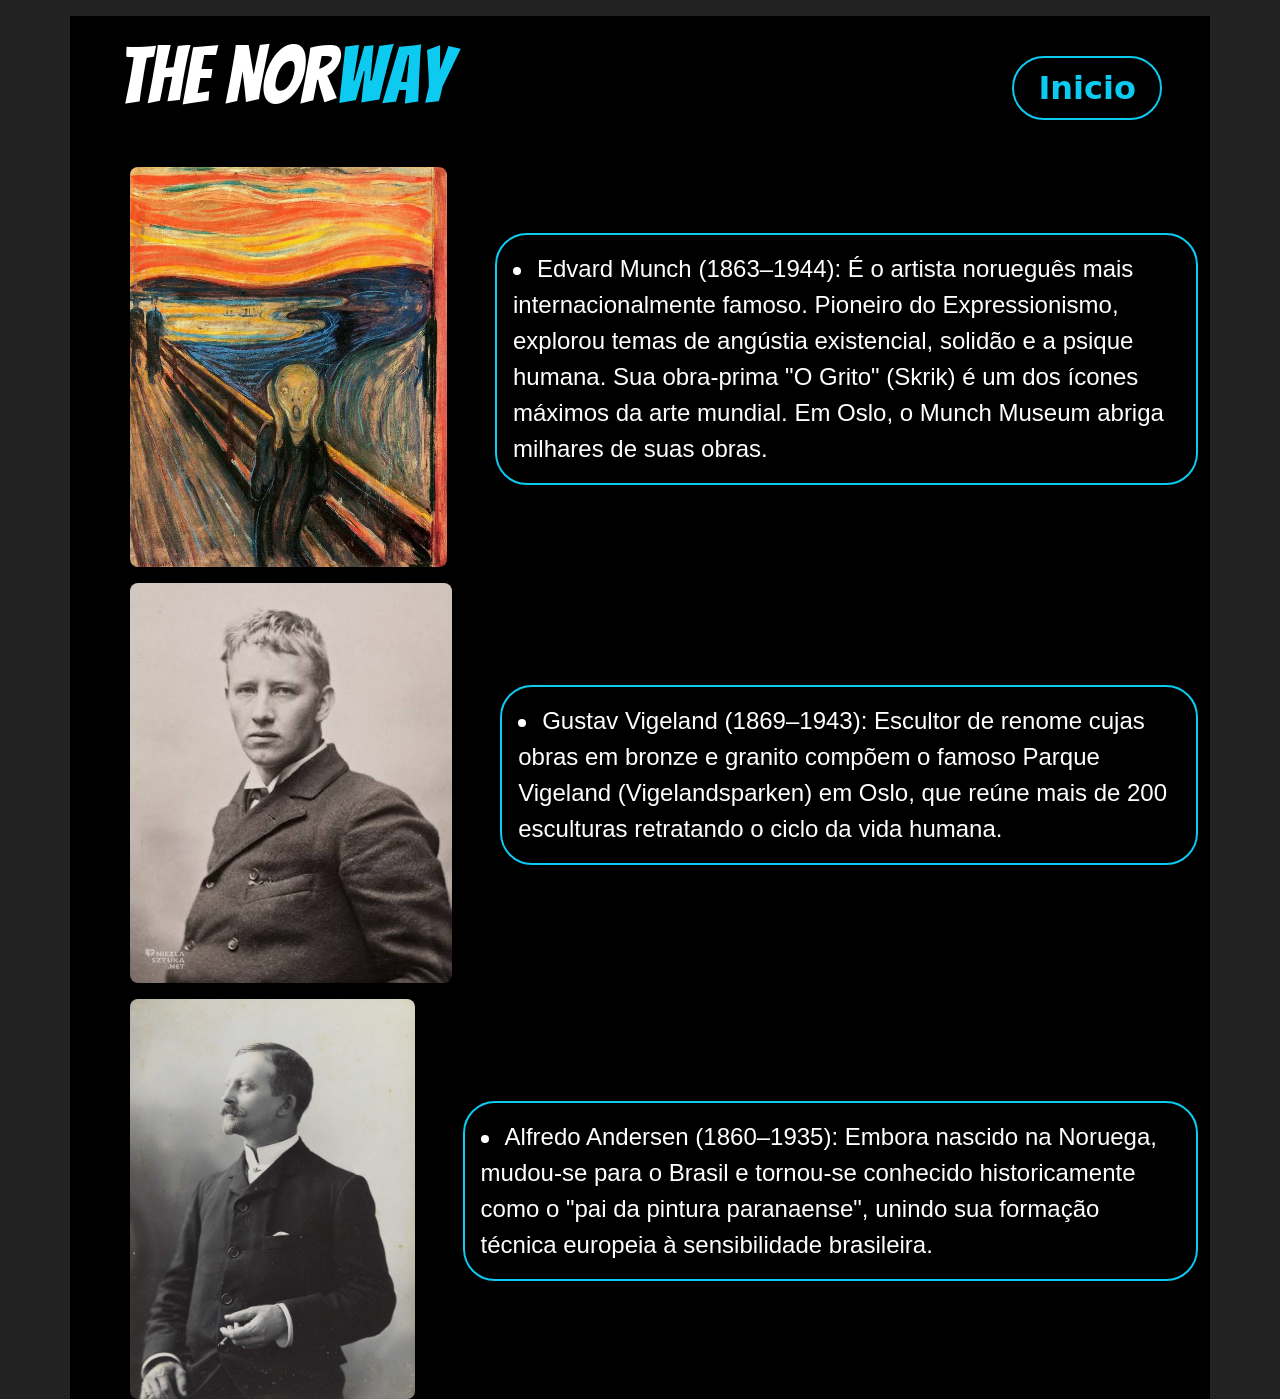
==== artes.html @ 5b7d0640 "Atualizando site" ====
<!DOCTYPE html>
<html lang="pt-BR">
<head>
    <meta charset="UTF-8">
    <meta name="viewport" content="width=device-width, initial-scale=1.0">
    <link rel="stylesheet" href="./bootstrap/css/bootstrap.min.css">
    <link rel="stylesheet" href="./assets/css/style.css">
    <link rel="preconnect" href="https://fonts.googleapis.com">
    <link rel="preconnect" href="https://fonts.gstatic.com" crossorigin>
    <link href="https://fonts.googleapis.com/css2?family=Bangers&family=Noto+Sans+Linear+B&display=swap" rel="stylesheet">
    <link rel="stylesheet" href="https://unpkg.com/aos@next/dist/aos.css" />
    <title>Literatura Norueguesa</title>
</head>
<body>
    <div class="container bg-black">
        <header>
            <div class="container d-flex justify-content-between align-items-center mt-3">
                <div class="ms-4" data-aos="fade-right">
                    <span class="titulo text-white" >The Nor<span class="titulo text-info">Way</span>
                </div>
                <div class="me-4 mt-4">
                    <a href="./index.html" class="botaoInicio btn fs-2 text-info border-2 border-info ps-4 pe-4 rounded-pill fw-bold" data-aos="fade-left">Inicio</a>
                </div>
            </div>
        </header>
        <div class="lin"></div>
        <div class="">
            <p></p>
        </div>
            <div class="d-flex justify-content-center align-items-center gap-5 mt-3 text-white">
                <img src="./assets/img/O Grito_ obra expressionista de Edvard Munch - Toda Matéria.png" alt="" class="image rounded-3 ms-5" data-aos="fade-right">
                <p class="fonte fs-4 border border-2 rounded-5 p-3 border-info" data-aos="fade-left"><svg xmlns="http://w3.org" width="8" height="8" fill="currentColor" class="bi bi-circle-fill me-3" viewBox="0 0 16 16">
    <circle cx="8" cy="8" r="8"/>
</svg>Edvard Munch (1863–1944): É o artista norueguês mais internacionalmente famoso. Pioneiro do Expressionismo, explorou temas de angústia existencial, solidão e a psique humana. Sua obra-prima "O Grito" (Skrik) é um dos ícones máximos da arte mundial. Em Oslo,
o Munch Museum abriga milhares de suas obras.
</p>
        </div>
        <div class="d-flex justify-content-center align-items-center gap-5 mt-3 text-white">
                <img src="./assets/img/Gustav Vigeland. Rzeźbiarz ludzkich emocji » Niezła sztuka" alt="" class="image rounded-3 ms-5" data-aos="fade-right">
                <p class="fonte fs-4 border border-2 rounded-5 p-3 border-info" data-aos="fade-left"><svg xmlns="http://w3.org" width="8" height="8" fill="currentColor" class="bi bi-circle-fill me-3" viewBox="0 0 16 16">
    <circle cx="8" cy="8" r="8"/>
</svg>Gustav Vigeland (1869–1943): Escultor de renome cujas obras em bronze e granito compõem o famoso Parque Vigeland (Vigelandsparken) em Oslo, que reúne mais de 200 esculturas retratando o ciclo da 
vida humana.
</p>
        </div>
        <div class="d-flex justify-content-center align-items-center gap-5 mt-3 text-white">
                <img src="./assets/img/Alfredo Andersen.png" alt="" class="image rounded-3 ms-5" data-aos="fade-right">
                <p class="fonte fs-4 border border-2 rounded-5 p-3 border-info" data-aos="fade-left"><svg xmlns="http://w3.org" width="8" height="8" fill="currentColor" class="bi bi-circle-fill me-3" viewBox="0 0 16 16">
    <circle cx="8" cy="8" r="8"/>
</svg>Alfredo Andersen (1860–1935): Embora nascido na Noruega, mudou-se para o Brasil e tornou-se conhecido historicamente como o "pai da pintura paranaense",
unindo sua formação técnica europeia à sensibilidade brasileira.
</p>
        </div>
    </div>
    <script src="https://unpkg.com/aos@next/dist/aos.js"></script>
<script>
    AOS.init();
</script>
</body>
</html>
---- assets/css/style.css ----
:root{
    font-family: Georgia, serif;
}
body{
    background-color: #212221;
}
.image{
    height: 25rem;
}
.noto-sans-linear-b-regular {
    font-family: "Noto Sans Linear B", sans-serif;
    font-weight: 400;
    font-style: normal;
}
.titulo{
    font-family: "Bangers", system-ui;
    font-size: 5rem;
}
.titulodoInicio{
    font-family: "Bangers", system-ui;
    font-size: 3rem;
}
.bangers-regular {
    font-family: "Bangers", system-ui;
    font-weight: 400;
    font-style: normal;
}
.fonte{
    font-family: "Oswald", sans-serif;
    font-size: 1em;
}
.lin{
    background-color: black;
    height: 15px;
}
.bbh-bogle-regular {
    font-family: "BBH Bogle", sans-serif;
    font-weight: 400;
    font-style: normal;
}
.fonte02{
    font-family: "BBH Bogle", sans-serif;  
}
.botaoInicio{
    cursor: pointer;
    transition: transform 0.3s ease; 
}
.botaoInicio:hover{
    transform: scale(1.1); 
}
.verao{
    background-color: #e75e6b;
}
.inverno{
    background-color: #e75e6b;
}
.geografia {
    background-color: #142632;
    border: 1px solid #294352;
}

.card-geografia h2 {
    color: #80b9e5;
}
.card-geografia{
    font-family: Georgia, serif;
    font-weight: bold;
}

.descricao-geografia {
    color: #a9c9df;
    font-size: 18px;
    max-width: 550px;
    margin: auto;
}

.btn-estacao {
    border: 1px solid #294352;
    border-radius: 50px;
    padding: 10px 24px;
    color: white;
    background: #0d1d27;
}

.btn-estacao.ativo {
    background: #e75e6b;
    color: white;
    border-color: #e75e6b;
}

.cenario {
    position: relative;
    max-width: 850px;
    height: 315px;
    margin: auto;
    border-radius: 15px;
    overflow: hidden;
    transition: background 0.5s;
}

.ceu, .mar {
    position: absolute;
    width: 100%;
    height: 50%;
    left: 0;
    transition: background 0.5s;
}

.ceu {
    top: 0;
}

.mar {
    bottom: 0;
}

.astro {
    position: absolute;
    top: 40%;
    left: 50%;
    transform: translate(-50%, -50%);
    width: 62px;
    height: 62px;
    border-radius: 50%;
    transition: all 0.5s;
}

.informacao {
    position: absolute;
    bottom: 32px;
    left: 4%;
    width: 70%;
    padding: 15px 20px;
    border-radius: 12px;
    color: white;
    background: rgba(10, 38, 53, 0.8);
}

.informacao h4 {
    font-family: Georgia, serif;
    font-weight: bold;
}

.informacao p {
    margin-bottom: 0;
    line-height: 1.7;
}

/* VERÃO */
.cenario.verao .ceu {
    background: linear-gradient(#f9b44f, #ffdc91);
}

.cenario.verao .mar {
    background: linear-gradient(#478ca9, #17506c);
}

.cenario.verao .astro {
    background: #fff3bf;
    box-shadow: 0 0 35px #fff3bf;
}

/* INVERNO */
.cenario.inverno .ceu {
    background: linear-gradient(#06121e, #123c50);
}

.cenario.inverno .mar {
    background: linear-gradient(#dce9ed, #b5cbd5);
}

.cenario.inverno .astro {
    background: #e5edff;
    box-shadow: 0 0 35px #a8c9ff;
}

.card-geografia {
    border: 1px solid #294352;
    border-radius: 12px;
    padding: 18px;
    text-align: center;
    height: 100%;
}

.card-geografia p {
    color: #a9c9df;
    margin-bottom: 0;
}
/*PARTE CULINÁRIA*/


.imagem-prato {
    height: 400px;
    width: 550px;
    object-fit: cover;
    object-position: center;
}
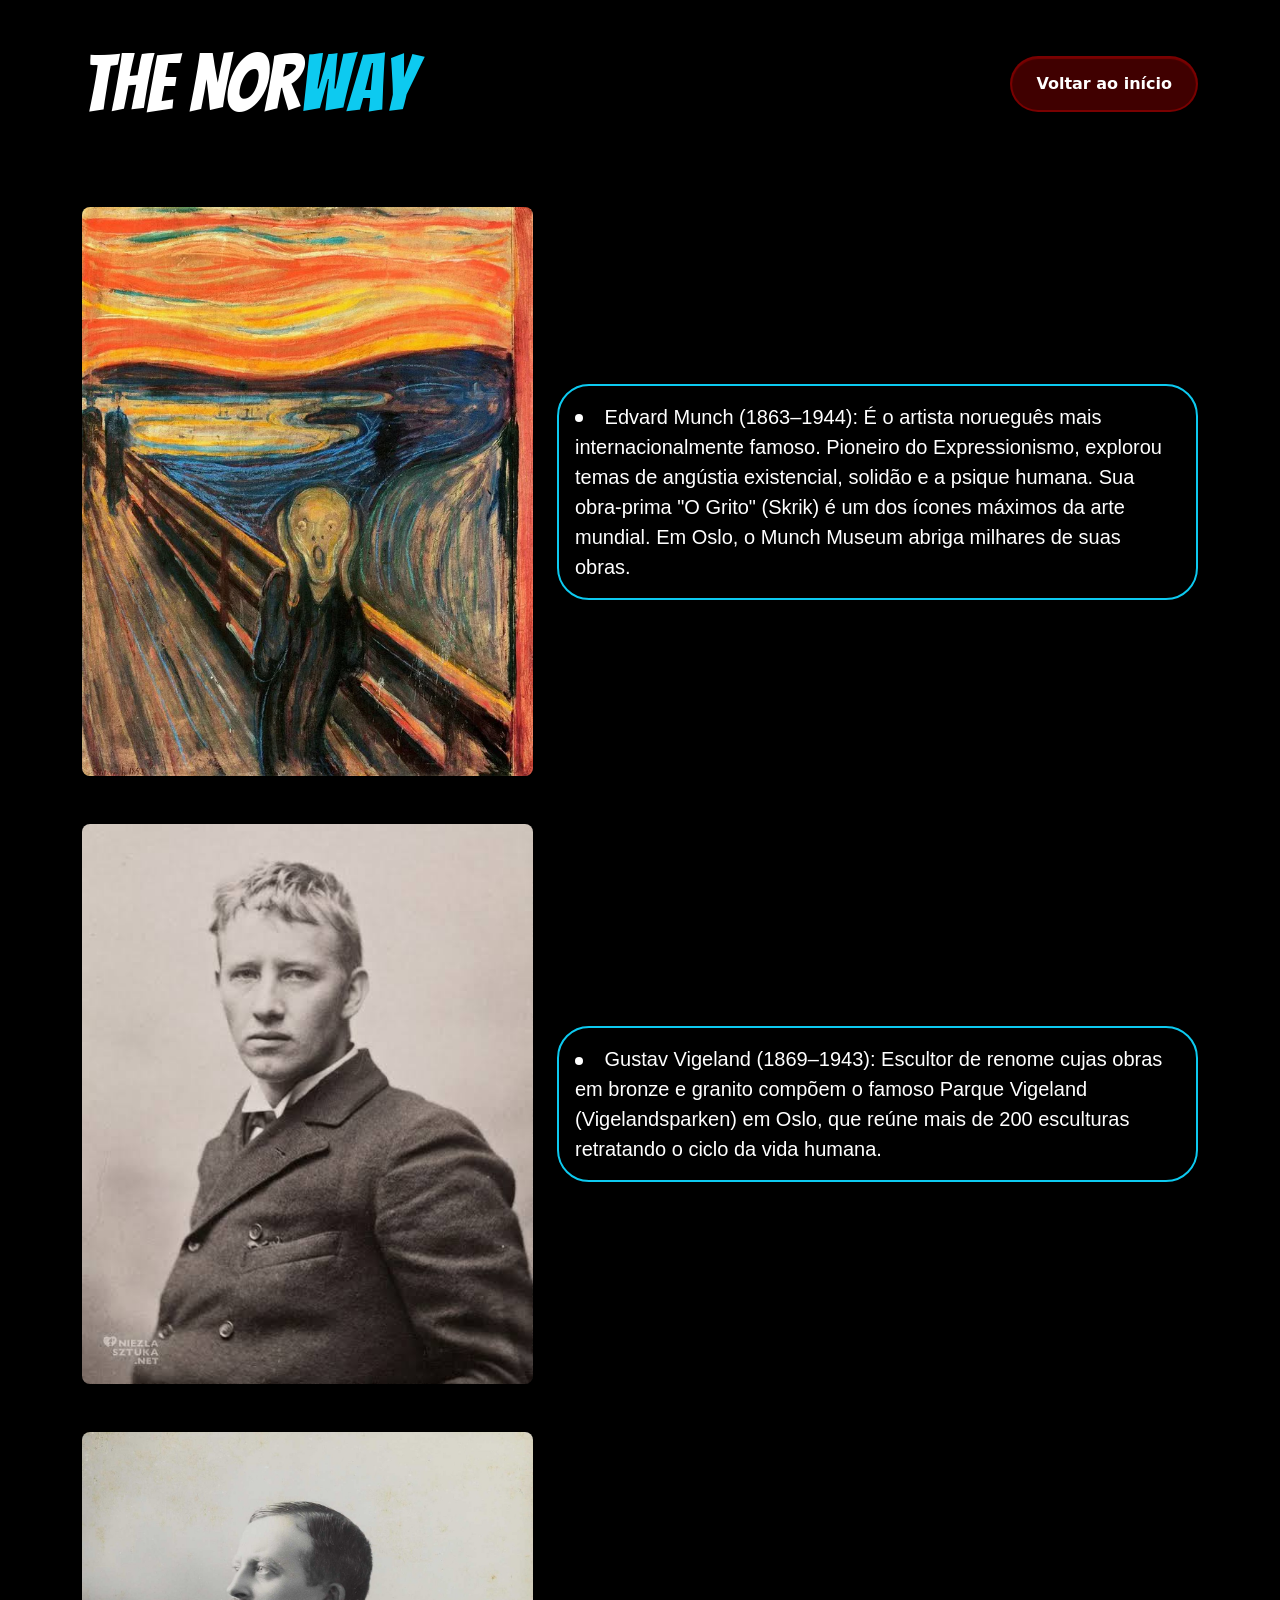
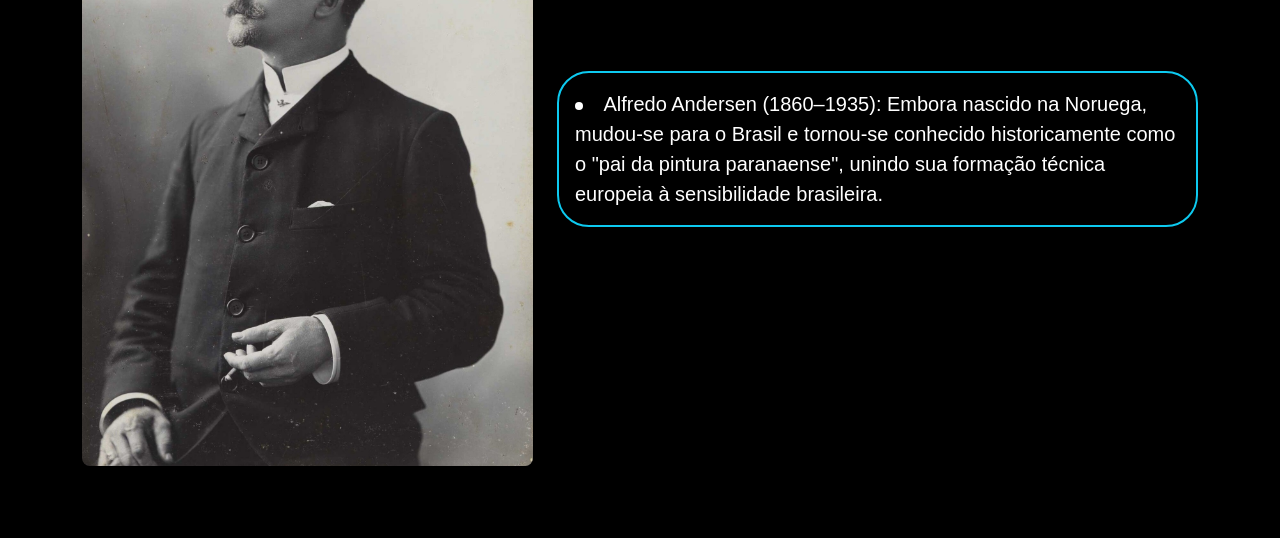
==== commit bb28625e: "Atualizando site" ====
--- a/artes.html
+++ b/artes.html
@@ -1,3 +1,4 @@
+
 <!DOCTYPE html>
 <html lang="pt-BR">
 <head>
@@ -8,53 +9,95 @@
     <link rel="preconnect" href="https://fonts.googleapis.com">
     <link rel="preconnect" href="https://fonts.gstatic.com" crossorigin>
     <link href="https://fonts.googleapis.com/css2?family=Bangers&family=Noto+Sans+Linear+B&display=swap" rel="stylesheet">
-    <link rel="stylesheet" href="https://unpkg.com/aos@next/dist/aos.css" />
+    <link rel="stylesheet" href="https://unpkg.com/aos@next/dist/aos.css">
     <title>Literatura Norueguesa</title>
 </head>
-<body>
-    <div class="container bg-black">
+<body class="bg-black">
+    <div class="container-fluid bg-black min-vh-100">
         <header>
-            <div class="container d-flex justify-content-between align-items-center mt-3">
-                <div class="ms-4" data-aos="fade-right">
-                    <span class="titulo text-white" >The Nor<span class="titulo text-info">Way</span>
+            <div class="container d-flex flex-column flex-sm-row justify-content-between align-items-center py-4 gap-3">
+                <div data-aos="fade-right">
+                    <span class="titulo text-white">
+                        The Nor<span class="titulo text-info">Way</span>
+                    </span>
                 </div>
-                <div class="me-4 mt-4">
-                    <a href="./index.html" class="botaoInicio btn fs-2 text-info border-2 border-info ps-4 pe-4 rounded-pill fw-bold" data-aos="fade-left">Inicio</a>
+                <div data-aos="fade-left">
+                    <a href="./index.html"
+                        class="botao-vidro btn fs-6 fs-lg-4 border-2 rounded-pill fw-bold px-4">
+                        Voltar ao início
+                    </a>
                 </div>
             </div>
         </header>
         <div class="lin"></div>
-        <div class="">
-            <p></p>
-        </div>
-            <div class="d-flex justify-content-center align-items-center gap-5 mt-3 text-white">
-                <img src="./assets/img/O Grito_ obra expressionista de Edvard Munch - Toda Matéria.png" alt="" class="image rounded-3 ms-5" data-aos="fade-right">
-                <p class="fonte fs-4 border border-2 rounded-5 p-3 border-info" data-aos="fade-left"><svg xmlns="http://w3.org" width="8" height="8" fill="currentColor" class="bi bi-circle-fill me-3" viewBox="0 0 16 16">
-    <circle cx="8" cy="8" r="8"/>
-</svg>Edvard Munch (1863–1944): É o artista norueguês mais internacionalmente famoso. Pioneiro do Expressionismo, explorou temas de angústia existencial, solidão e a psique humana. Sua obra-prima "O Grito" (Skrik) é um dos ícones máximos da arte mundial. Em Oslo,
-o Munch Museum abriga milhares de suas obras.
-</p>
-        </div>
-        <div class="d-flex justify-content-center align-items-center gap-5 mt-3 text-white">
-                <img src="./assets/img/Gustav Vigeland. Rzeźbiarz ludzkich emocji » Niezła sztuka" alt="" class="image rounded-3 ms-5" data-aos="fade-right">
-                <p class="fonte fs-4 border border-2 rounded-5 p-3 border-info" data-aos="fade-left"><svg xmlns="http://w3.org" width="8" height="8" fill="currentColor" class="bi bi-circle-fill me-3" viewBox="0 0 16 16">
-    <circle cx="8" cy="8" r="8"/>
-</svg>Gustav Vigeland (1869–1943): Escultor de renome cujas obras em bronze e granito compõem o famoso Parque Vigeland (Vigelandsparken) em Oslo, que reúne mais de 200 esculturas retratando o ciclo da 
-vida humana.
-</p>
-        </div>
-        <div class="d-flex justify-content-center align-items-center gap-5 mt-3 text-white">
-                <img src="./assets/img/Alfredo Andersen.png" alt="" class="image rounded-3 ms-5" data-aos="fade-right">
-                <p class="fonte fs-4 border border-2 rounded-5 p-3 border-info" data-aos="fade-left"><svg xmlns="http://w3.org" width="8" height="8" fill="currentColor" class="bi bi-circle-fill me-3" viewBox="0 0 16 16">
-    <circle cx="8" cy="8" r="8"/>
-</svg>Alfredo Andersen (1860–1935): Embora nascido na Noruega, mudou-se para o Brasil e tornou-se conhecido historicamente como o "pai da pintura paranaense",
-unindo sua formação técnica europeia à sensibilidade brasileira.
-</p>
-        </div>
+        <main class="container py-4">
+            <!-- EDVARD MUNCH -->
+            <section class="row align-items-center justify-content-center g-4 mb-5 text-white">
+                <div class="col-12 col-md-5" data-aos="fade-right">
+                    <img
+                        src="./assets/img/O Grito_ obra expressionista de Edvard Munch - Toda Matéria.png"
+                        alt="Obra O Grito de Edvard Munch"
+                        class="img-fluid w-100 rounded-3">
+                </div>
+                <div class="col-12 col-md-7" data-aos="fade-left">
+                    <p class="fonte fs-5 border border-2 rounded-5 p-3 border-info mb-0">
+                        <svg xmlns="http://www.w3.org/2000/svg" width="8" height="8"
+                            fill="currentColor" class="bi bi-circle-fill me-3" viewBox="0 0 16 16">
+                            <circle cx="8" cy="8" r="8"/>
+                        </svg>
+                        Edvard Munch (1863–1944): É o artista norueguês mais internacionalmente famoso.
+                        Pioneiro do Expressionismo, explorou temas de angústia existencial, solidão e a
+                        psique humana. Sua obra-prima "O Grito" (Skrik) é um dos ícones máximos da arte
+                        mundial. Em Oslo, o Munch Museum abriga milhares de suas obras.
+                    </p>
+                </div>
+            </section>
+            <!-- GUSTAV VIGELAND -->
+            <section class="row align-items-center justify-content-center g-4 mb-5 text-white">
+                <div class="col-12 col-md-5" data-aos="fade-right">
+                    <img
+                        src="./assets/img/Gustav Vigeland. Rzeźbiarz ludzkich emocji » Niezła sztuka"
+                        alt="Obra de Gustav Vigeland"
+                        class="img-fluid w-100 rounded-3">
+                </div>
+                <div class="col-12 col-md-7" data-aos="fade-left">
+                    <p class="fonte fs-5 border border-2 rounded-5 p-3 border-info mb-0">
+                        <svg xmlns="http://www.w3.org/2000/svg" width="8" height="8"
+                            fill="currentColor" class="bi bi-circle-fill me-3" viewBox="0 0 16 16">
+                            <circle cx="8" cy="8" r="8"/>
+                        </svg>
+                        Gustav Vigeland (1869–1943): Escultor de renome cujas obras em bronze e granito
+                        compõem o famoso Parque Vigeland (Vigelandsparken) em Oslo, que reúne mais de
+                        200 esculturas retratando o ciclo da vida humana.
+                    </p>
+                </div>
+            </section>
+            <!-- ALFREDO ANDERSEN -->
+            <section class="row align-items-center justify-content-center g-4 mb-5 text-white">
+                <div class="col-12 col-md-5" data-aos="fade-right">
+                    <img
+                        src="./assets/img/Alfredo Andersen.png"
+                        alt="Obra de Alfredo Andersen"
+                        class="img-fluid w-100 rounded-3">
+                </div>
+                <div class="col-12 col-md-7" data-aos="fade-left">
+                    <p class="fonte fs-5 border border-2 rounded-5 p-3 border-info mb-0">
+                        <svg xmlns="http://www.w3.org/2000/svg" width="8" height="8"
+                            fill="currentColor" class="bi bi-circle-fill me-3" viewBox="0 0 16 16">
+                            <circle cx="8" cy="8" r="8"/>
+                        </svg>
+                        Alfredo Andersen (1860–1935): Embora nascido na Noruega, mudou-se para o Brasil
+                        e tornou-se conhecido historicamente como o "pai da pintura paranaense",
+                        unindo sua formação técnica europeia à sensibilidade brasileira.
+                    </p>
+                </div>
+            </section>
+        </main>
     </div>
+    <script src="./bootstrap/js/bootstrap.bundle.min.js"></script>
     <script src="https://unpkg.com/aos@next/dist/aos.js"></script>
-<script>
-    AOS.init();
-</script>
+    <script>
+        AOS.init();
+    </script>
 </body>
-</html>+</html>
--- a/assets/css/style.css
+++ b/assets/css/style.css
@@ -1,59 +1,74 @@
-:root{
+:root {
     font-family: Georgia, serif;
 }
-body{
+
+body {
     background-color: #212221;
 }
-.image{
+
+.image {
     height: 25rem;
 }
+
 .noto-sans-linear-b-regular {
     font-family: "Noto Sans Linear B", sans-serif;
     font-weight: 400;
     font-style: normal;
 }
-.titulo{
+
+.titulo {
     font-family: "Bangers", system-ui;
     font-size: 5rem;
 }
-.titulodoInicio{
+
+.titulodoInicio {
     font-family: "Bangers", system-ui;
     font-size: 3rem;
 }
+
 .bangers-regular {
     font-family: "Bangers", system-ui;
     font-weight: 400;
     font-style: normal;
 }
-.fonte{
+
+.fonte {
     font-family: "Oswald", sans-serif;
     font-size: 1em;
 }
-.lin{
+
+.lin {
     background-color: black;
     height: 15px;
 }
+
 .bbh-bogle-regular {
     font-family: "BBH Bogle", sans-serif;
     font-weight: 400;
     font-style: normal;
 }
-.fonte02{
-    font-family: "BBH Bogle", sans-serif;  
-}
-.botaoInicio{
+
+.fonte02 {
+    font-family: "BBH Bogle", sans-serif;
+}
+
+.botaoInicio {
     cursor: pointer;
-    transition: transform 0.3s ease; 
-}
-.botaoInicio:hover{
-    transform: scale(1.1); 
-}
-.verao{
+    transition: transform 0.3s ease;
+}
+
+.botaoInicio:hover {
+    transform: scale(1.1);
+}
+
+.verao {
     background-color: #e75e6b;
 }
-.inverno{
+
+.inverno {
     background-color: #e75e6b;
 }
+
 .geografia {
     background-color: #142632;
     border: 1px solid #294352;
@@ -62,7 +77,8 @@
 .card-geografia h2 {
     color: #80b9e5;
 }
-.card-geografia{
+
+.card-geografia {
     font-family: Georgia, serif;
     font-weight: bold;
 }
@@ -186,6 +202,7 @@
     color: #a9c9df;
     margin-bottom: 0;
 }
+
 /*PARTE CULINÁRIA*/
 
 
@@ -196,3 +213,44 @@
     object-position: center;
 }
 
+.botao-vidro {
+    /* 1. Fundo semitransparente */
+    background: rgba(255, 0, 0, 0.25);
+
+    /* 2. O desfoque que cria o efeito de vidro fosco */
+    backdrop-filter: blur(10px);
+    -webkit-backdrop-filter: blur(10px);
+    /* Suporte para Safari */
+
+    /* 3. Borda fina para simular o reflexo de luz na quina do vidro */
+    border: 1px solid rgba(252, 4, 4, 0.3);
+    border-radius: 16px;
+
+    /* 4. Sombra externa para dar profundidade e brilho interno sutil */
+    box-shadow:
+        0 4px 30px rgba(0, 0, 0, 0.1),
+        inset 0 1px 1px rgba(201, 1, 1, 0.4);
+
+    /* Estilo do texto e espaçamento */
+    color: #ffffff;
+    font-size: 16px;
+    font-weight: 600;
+    padding: 14px 32px;
+    cursor: pointer;
+    transition: all 0.3s ease;
+}
+
+/* Efeito ao passar o mouse */
+.botao-vidro:hover {
+    background: rgba(255, 0, 0, 0.25);
+    border-color: rgba(255, 0, 0, 0.5);
+    transform: translateY(-2px);
+    box-shadow:
+        0 8px 32px rgba(255, 5, 5, 0.2),
+        inset 0 1px 2px rgba(255, 0, 0, 0.6);
+}
+
+/* Efeito ao clicar */
+.botao-vidro:active {
+    transform: translateY(0);
+}
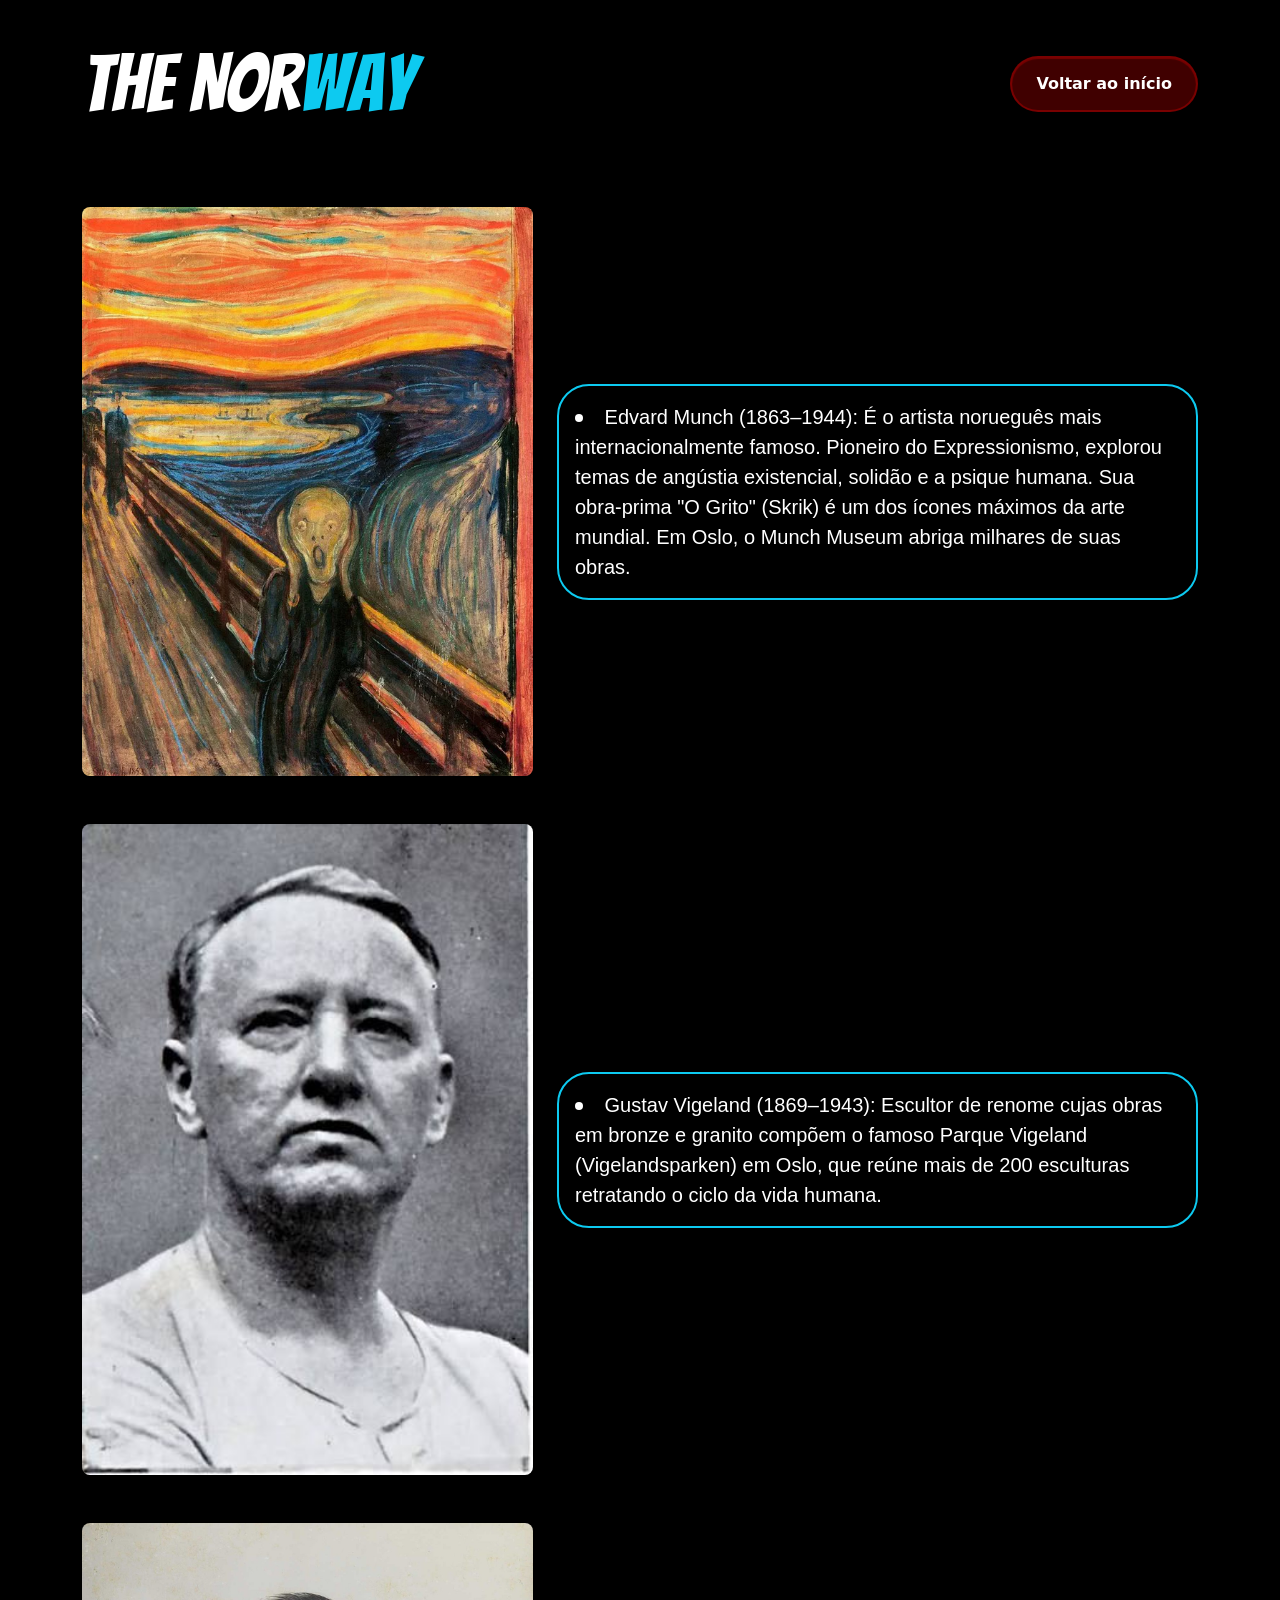
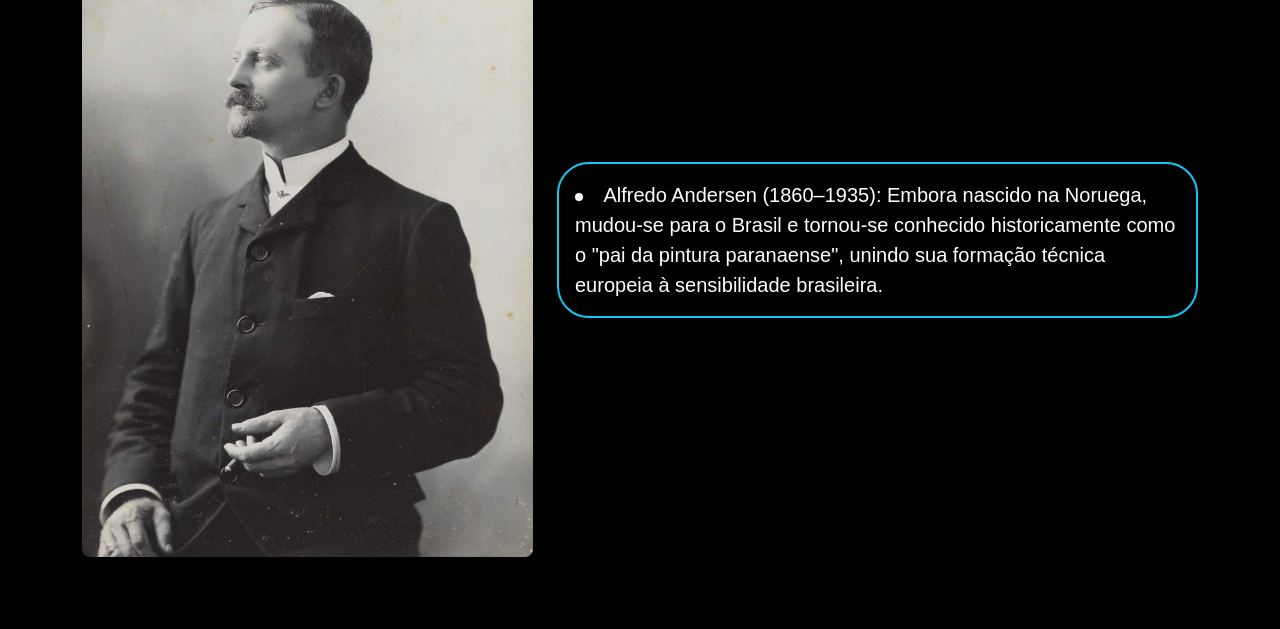
==== commit 7fc2f74e: "Atualizando site" ====
--- a/artes.html
+++ b/artes.html
@@ -56,7 +56,7 @@
             <section class="row align-items-center justify-content-center g-4 mb-5 text-white">
                 <div class="col-12 col-md-5" data-aos="fade-right">
                     <img
-                        src="./assets/img/Gustav Vigeland. Rzeźbiarz ludzkich emocji » Niezła sztuka"
+                        src="./assets/img/Ficheiro_Gustav Vigeland.jpg – Wikipédia, a enciclopédia livre.jpg"
                         alt="Obra de Gustav Vigeland"
                         class="img-fluid w-100 rounded-3">
                 </div>
